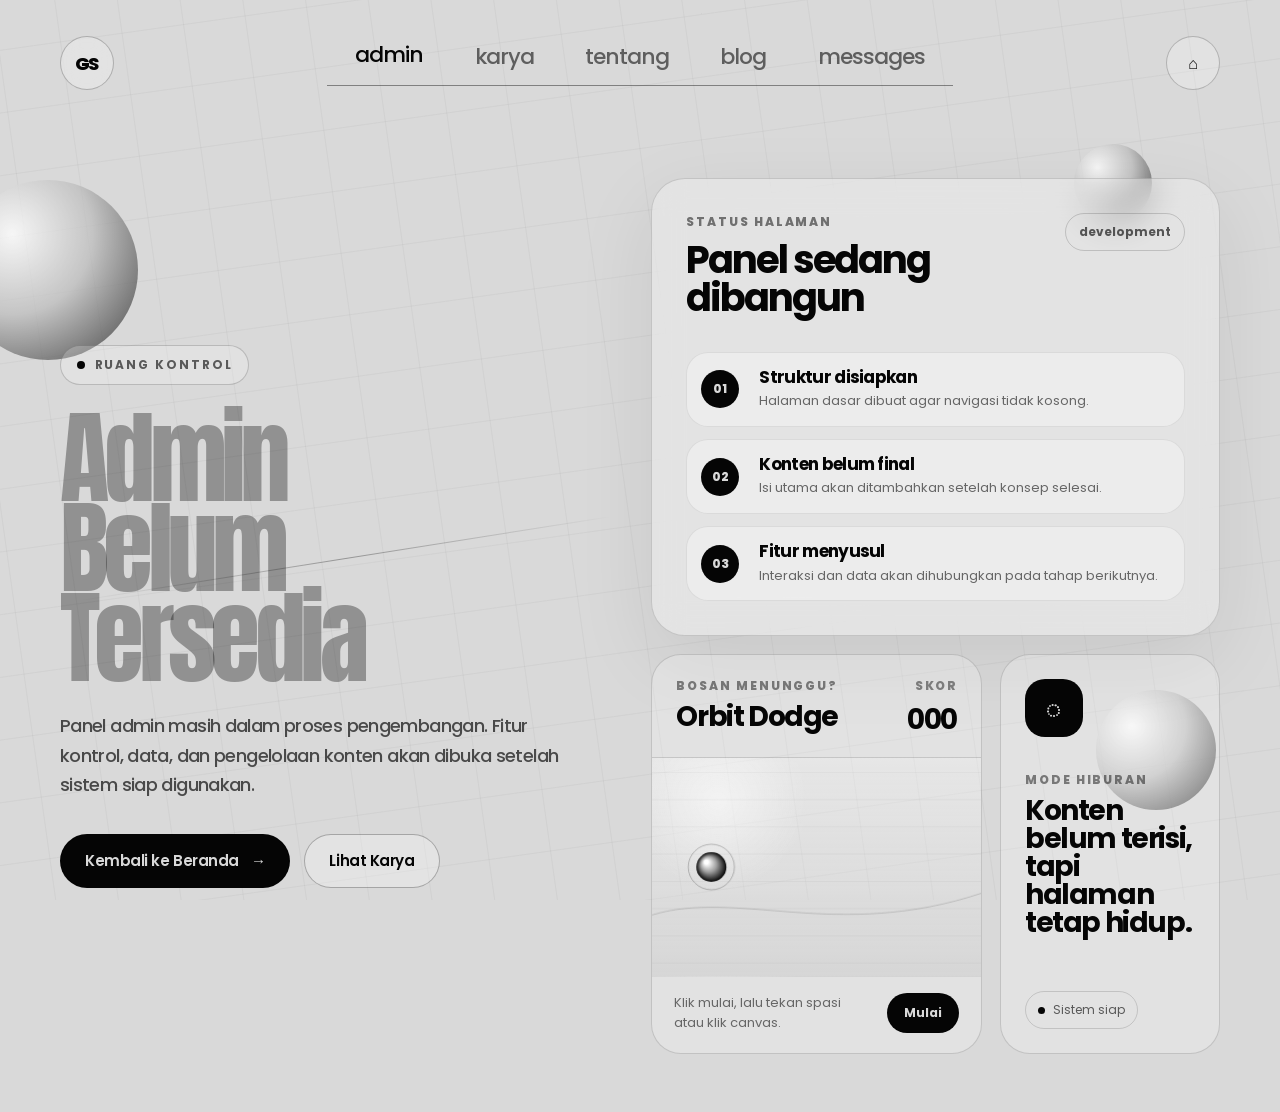
==== frontend/public/admin.html @ 2d626a6c "checkpoint: save placeholder pages before final refactor EN: Save the current placeholder pages, mot" ====
<!DOCTYPE html>
<html lang="id">

<head>
    <meta charset="UTF-8">
    <meta name="viewport" content="width=device-width, initial-scale=1.0">
    <title>Admin Belum Tersedia | Gland Portfolio</title>
    <meta name="description" content="Halaman admin portfolio Gland Jermano Blessed Siahaan.">
    <link rel="preconnect" href="https://fonts.googleapis.com">
    <link rel="preconnect" href="https://fonts.gstatic.com" crossorigin>
    <link href="https://fonts.googleapis.com/css2?family=Anton&family=Poppins:wght@400;500;600;700;800&display=swap"
        rel="stylesheet">
    <link rel="stylesheet" href="assets/css/placeholder.css?v=1">
</head>

<body data-page="admin">
    <main class="placeholder-page">
        <div class="motion-bg" aria-hidden="true">
            <div class="motion-grid"></div>
            <div class="motion-orb"></div>
            <div class="motion-orb"></div>
            <div class="motion-orb"></div>
            <div class="motion-line"></div>
        </div>

        <div class="placeholder-shell">
            <header class="placeholder-nav">
                <a class="placeholder-logo" href="index.html" aria-label="Kembali ke beranda">GS</a>

                <nav class="placeholder-menu" aria-label="Navigasi halaman">
                    <a href="admin.html" data-nav="admin">admin</a>
                    <a href="karya.html" data-nav="karya">karya</a>
                    <a href="tentang.html" data-nav="tentang">tentang</a>
                    <a href="blog.html" data-nav="blog">blog</a>
                    <a href="messages.html" data-nav="messages">messages</a>
                </nav>

                <a class="home-link" href="index.html" aria-label="Beranda">⌂</a>
            </header>

            <section class="placeholder-main">
                <div class="placeholder-copy">
                    <p class="placeholder-kicker reveal-item" data-page-kicker>ruang kontrol</p>
                    <h1 class="placeholder-title reveal-item">
                        <span data-title-top>Admin</span>
                        <span data-title-bottom>Belum Tersedia</span>
                    </h1>
                    <p class="placeholder-desc reveal-item" data-page-description>Panel admin masih dalam proses
                        pengembangan.</p>

                    <div class="placeholder-actions reveal-item">
                        <a class="placeholder-button is-dark" href="index.html" data-primary-link>
                            <span data-primary-text>Kembali ke Beranda</span>
                            <span>→</span>
                        </a>
                        <a class="placeholder-button" href="karya.html" data-secondary-link>
                            <span data-secondary-text>Lihat Karya</span>
                        </a>
                    </div>
                </div>

                <div class="placeholder-panel">
                    <article class="status-card reveal-item">
                        <div class="status-top">
                            <div>
                                <p class="status-label">status halaman</p>
                                <h2 data-status-title>Panel sedang dibangun</h2>
                            </div>
                            <span class="status-badge" data-status-badge>development</span>
                        </div>

                        <div class="status-steps">
                            <div class="status-step">
                                <span>01</span>
                                <div>
                                    <h3>Struktur disiapkan</h3>
                                    <p>Halaman dasar dibuat agar navigasi tidak kosong.</p>
                                </div>
                            </div>

                            <div class="status-step">
                                <span>02</span>
                                <div>
                                    <h3>Konten belum final</h3>
                                    <p>Isi utama akan ditambahkan setelah konsep selesai.</p>
                                </div>
                            </div>

                            <div class="status-step">
                                <span>03</span>
                                <div>
                                    <h3>Fitur menyusul</h3>
                                    <p>Interaksi dan data akan dihubungkan pada tahap berikutnya.</p>
                                </div>
                            </div>
                        </div>
                    </article>

                    <div class="game-zone reveal-item">
                        <article class="game-card">
                            <div class="game-head">
                                <div>
                                    <p>bosan menunggu?</p>
                                    <h3>Orbit Dodge</h3>
                                </div>
                                <div class="score-box">
                                    <span>skor</span>
                                    <strong data-game-score>000</strong>
                                </div>
                            </div>

                            <canvas class="orbit-game" id="orbitGame"></canvas>

                            <div class="game-control">
                                <span data-game-hint>Klik mulai, lalu tekan spasi atau klik canvas.</span>
                                <button type="button" data-game-start>Mulai</button>
                            </div>
                        </article>

                        <article class="info-card">
                            <div>
                                <div class="info-icon">◌</div>
                                <p>mode hiburan</p>
                                <h3>Konten belum terisi, tapi halaman tetap hidup.</h3>
                            </div>
                            <span>Sistem siap</span>
                        </article>
                    </div>
                </div>
            </section>
        </div>
    </main>

    <script src="assets/js/placeholder-page.js?v=1"></script>
</body>

</html>
---- frontend/public/assets/css/placeholder.css ----
* {
    margin: 0;
    padding: 0;
    box-sizing: border-box;
}

html {
    scroll-behavior: smooth;
}

body {
    min-height: 100vh;
    font-family: "Poppins", Arial, sans-serif;
    background: #d9d9d9;
    color: #050505;
    overflow-x: hidden;
}

a,
button {
    color: inherit;
    text-decoration: none;
    font-family: inherit;
}

.placeholder-page {
    position: relative;
    min-height: 100vh;
    background: #d9d9d9;
    overflow: hidden;
}

.motion-bg {
    position: fixed;
    inset: 0;
    z-index: 0;
    pointer-events: none;
    overflow: hidden;
}

.motion-grid {
    position: absolute;
    inset: -80px;
    background-image:
        linear-gradient(rgba(5, 5, 5, 0.035) 1px, transparent 1px),
        linear-gradient(90deg, rgba(5, 5, 5, 0.035) 1px, transparent 1px);
    background-size: 54px 54px;
    transform: rotate(-8deg) scale(1.15);
    animation: gridDrift 18s linear infinite;
}

.motion-orb {
    position: absolute;
    border-radius: 999px;
    background: radial-gradient(circle at 30% 30%, #ffffff, #bdbdbd 45%, #111111 100%);
    filter: blur(0.2px);
    opacity: 0.75;
    animation: floatOrb 9s ease-in-out infinite;
}

.motion-orb:nth-child(2) {
    width: 180px;
    height: 180px;
    left: -42px;
    top: 20%;
}

.motion-orb:nth-child(3) {
    width: 78px;
    height: 78px;
    right: 10%;
    top: 16%;
    animation-delay: -2s;
}

.motion-orb:nth-child(4) {
    width: 120px;
    height: 120px;
    right: 5%;
    bottom: 10%;
    animation-delay: -4s;
}

.motion-line {
    position: absolute;
    width: 42vw;
    height: 1px;
    background: linear-gradient(90deg, transparent, rgba(5, 5, 5, 0.32), transparent);
    top: 62%;
    left: 6%;
    transform: rotate(-9deg);
    animation: linePulse 4s ease-in-out infinite;
}

.placeholder-shell {
    position: relative;
    z-index: 2;
    width: min(1280px, calc(100% - 120px));
    margin: 0 auto;
    min-height: 100vh;
    padding: 36px 0 58px;
    display: flex;
    flex-direction: column;
}

.placeholder-nav {
    display: flex;
    align-items: center;
    justify-content: space-between;
    gap: 28px;
    margin-bottom: clamp(54px, 7vw, 88px);
}

.placeholder-logo {
    width: 54px;
    height: 54px;
    border: 1px solid rgba(5, 5, 5, 0.24);
    border-radius: 999px;
    display: grid;
    place-items: center;
    font-size: 18px;
    font-weight: 800;
    letter-spacing: -0.08em;
    background: rgba(255, 255, 255, 0.26);
    backdrop-filter: blur(10px);
}

.placeholder-menu {
    display: flex;
    align-items: center;
    gap: clamp(22px, 4vw, 58px);
    padding: 0 28px 12px;
    border-bottom: 1px solid rgba(5, 5, 5, 0.42);
}

.placeholder-menu a {
    font-size: clamp(16px, 1.7vw, 22px);
    font-weight: 500;
    letter-spacing: -0.045em;
    color: rgba(5, 5, 5, 0.58);
    transition: color 0.25s ease, transform 0.25s ease;
}

.placeholder-menu a:hover,
.placeholder-menu a.is-active {
    color: #050505;
    transform: translateY(-2px);
}

.home-link {
    width: 54px;
    height: 54px;
    border-radius: 999px;
    border: 1px solid rgba(5, 5, 5, 0.22);
    display: grid;
    place-items: center;
    background: rgba(255, 255, 255, 0.24);
    transition: transform 0.25s ease, background 0.25s ease;
}

.home-link:hover {
    transform: translateY(-3px);
    background: rgba(255, 255, 255, 0.46);
}

.placeholder-main {
    display: grid;
    grid-template-columns: minmax(0, 0.95fr) minmax(420px, 1.05fr);
    gap: clamp(38px, 6vw, 82px);
    align-items: center;
    flex: 1;
}

.placeholder-kicker {
    display: inline-flex;
    align-items: center;
    gap: 10px;
    width: fit-content;
    padding: 10px 16px;
    border: 1px solid rgba(5, 5, 5, 0.18);
    border-radius: 999px;
    background: rgba(255, 255, 255, 0.22);
    margin-bottom: 28px;
    font-size: 12px;
    font-weight: 700;
    letter-spacing: 0.16em;
    text-transform: uppercase;
    color: rgba(5, 5, 5, 0.62);
}

.placeholder-kicker::before {
    content: "";
    width: 8px;
    height: 8px;
    border-radius: 999px;
    background: #050505;
}

.placeholder-title {
    font-family: "Anton", Impact, sans-serif;
    font-size: clamp(58px, 8vw, 118px);
    font-weight: 400;
    line-height: 0.88;
    letter-spacing: -0.055em;
    color: #050505;
    margin-bottom: 28px;
}

.placeholder-title span {
    display: block;
    color: rgba(5, 5, 5, 0.34);
}

.placeholder-desc {
    max-width: 650px;
    font-size: clamp(16px, 1.4vw, 20px);
    font-weight: 500;
    line-height: 1.65;
    letter-spacing: -0.035em;
    color: rgba(5, 5, 5, 0.68);
    margin-bottom: 34px;
}

.placeholder-actions {
    display: flex;
    align-items: center;
    gap: 14px;
    flex-wrap: wrap;
}

.placeholder-button {
    min-height: 54px;
    padding: 0 24px;
    border-radius: 999px;
    border: 1px solid rgba(5, 5, 5, 0.28);
    background: rgba(255, 255, 255, 0.28);
    display: inline-flex;
    align-items: center;
    justify-content: center;
    gap: 12px;
    font-size: 15px;
    font-weight: 600;
    letter-spacing: -0.03em;
    transition: transform 0.25s ease, background 0.25s ease, color 0.25s ease;
}

.placeholder-button:hover {
    transform: translateY(-4px);
    background: #050505;
    color: #d9d9d9;
}

.placeholder-button.is-dark {
    background: #050505;
    color: #d9d9d9;
}

.placeholder-button.is-dark:hover {
    background: rgba(255, 255, 255, 0.38);
    color: #050505;
}

.placeholder-panel {
    position: relative;
    display: grid;
    gap: 18px;
}

.status-card {
    border-radius: 34px;
    border: 1px solid rgba(5, 5, 5, 0.14);
    background: rgba(255, 255, 255, 0.28);
    backdrop-filter: blur(16px);
    padding: clamp(24px, 3vw, 34px);
    box-shadow: 0 24px 80px rgba(5, 5, 5, 0.08);
    transform-style: preserve-3d;
    transition: transform 0.25s ease;
}

.status-top {
    display: flex;
    justify-content: space-between;
    align-items: flex-start;
    gap: 18px;
    margin-bottom: 34px;
}

.status-label {
    font-size: 12px;
    font-weight: 800;
    letter-spacing: 0.16em;
    text-transform: uppercase;
    color: rgba(5, 5, 5, 0.52);
    margin-bottom: 10px;
}

.status-card h2 {
    font-size: clamp(30px, 3vw, 44px);
    line-height: 1;
    letter-spacing: -0.055em;
}

.status-badge {
    flex: 0 0 auto;
    padding: 9px 13px;
    border-radius: 999px;
    border: 1px solid rgba(5, 5, 5, 0.16);
    font-size: 12px;
    font-weight: 700;
    color: rgba(5, 5, 5, 0.64);
}

.status-steps {
    display: grid;
    gap: 12px;
}

.status-step {
    display: grid;
    grid-template-columns: 44px 1fr;
    gap: 14px;
    align-items: center;
    padding: 14px;
    border-radius: 22px;
    background: rgba(255, 255, 255, 0.32);
    border: 1px solid rgba(5, 5, 5, 0.08);
}

.status-step span {
    width: 38px;
    height: 38px;
    border-radius: 999px;
    display: grid;
    place-items: center;
    background: #050505;
    color: #d9d9d9;
    font-size: 12px;
    font-weight: 800;
}

.status-step h3 {
    font-size: 17px;
    line-height: 1.2;
    letter-spacing: -0.04em;
    margin-bottom: 4px;
}

.status-step p {
    font-size: 13px;
    line-height: 1.6;
    color: rgba(5, 5, 5, 0.58);
}

.game-zone {
    display: grid;
    grid-template-columns: minmax(0, 1fr) 220px;
    gap: 18px;
}

.game-card,
.info-card {
    border-radius: 30px;
    border: 1px solid rgba(5, 5, 5, 0.14);
    background: rgba(255, 255, 255, 0.24);
    backdrop-filter: blur(16px);
    overflow: hidden;
}

.game-head {
    padding: 22px 24px 16px;
    display: flex;
    align-items: flex-start;
    justify-content: space-between;
    gap: 18px;
}

.game-head p,
.info-card p {
    font-size: 12px;
    font-weight: 800;
    letter-spacing: 0.16em;
    text-transform: uppercase;
    color: rgba(5, 5, 5, 0.48);
    margin-bottom: 8px;
}

.game-head h3,
.info-card h3 {
    font-size: 28px;
    line-height: 1;
    letter-spacing: -0.05em;
}

.score-box {
    text-align: right;
}

.score-box span {
    display: block;
    font-size: 12px;
    font-weight: 800;
    letter-spacing: 0.12em;
    text-transform: uppercase;
    color: rgba(5, 5, 5, 0.45);
    margin-bottom: 4px;
}

.score-box strong {
    font-size: 28px;
    letter-spacing: -0.05em;
}

.orbit-game {
    width: 100%;
    height: 220px;
    display: block;
    background:
        radial-gradient(circle at 20% 20%, rgba(255, 255, 255, 0.55), transparent 28%),
        linear-gradient(180deg, rgba(255, 255, 255, 0.16), rgba(5, 5, 5, 0.05));
    border-top: 1px solid rgba(5, 5, 5, 0.08);
    border-bottom: 1px solid rgba(5, 5, 5, 0.08);
}

.game-control {
    padding: 16px 22px 20px;
    display: flex;
    align-items: center;
    justify-content: space-between;
    gap: 14px;
}

.game-control span {
    font-size: 13px;
    color: rgba(5, 5, 5, 0.56);
}

.game-control button {
    border: 1px solid rgba(5, 5, 5, 0.18);
    background: #050505;
    color: #d9d9d9;
    border-radius: 999px;
    padding: 10px 16px;
    font-size: 12px;
    font-weight: 700;
    cursor: pointer;
}

.info-card {
    padding: 24px;
    display: flex;
    flex-direction: column;
    justify-content: space-between;
}

.info-icon {
    width: 58px;
    height: 58px;
    border-radius: 20px;
    background: #050505;
    color: #d9d9d9;
    display: grid;
    place-items: center;
    font-size: 24px;
    margin-bottom: 34px;
}

.info-card span {
    display: inline-flex;
    align-items: center;
    gap: 8px;
    width: fit-content;
    padding: 9px 12px;
    border-radius: 999px;
    border: 1px solid rgba(5, 5, 5, 0.14);
    font-size: 12px;
    color: rgba(5, 5, 5, 0.62);
    margin-top: 26px;
}

.info-card span::before {
    content: "";
    width: 7px;
    height: 7px;
    border-radius: 999px;
    background: #050505;
}

.reveal-item {
    opacity: 0;
    transform: translateY(28px);
    animation: revealUp 0.8s ease forwards;
}

.reveal-item:nth-child(2) {
    animation-delay: 0.12s;
}

.reveal-item:nth-child(3) {
    animation-delay: 0.22s;
}

.reveal-item:nth-child(4) {
    animation-delay: 0.32s;
}

@keyframes revealUp {
    to {
        opacity: 1;
        transform: translateY(0);
    }
}

@keyframes floatOrb {

    0%,
    100% {
        transform: translate3d(0, 0, 0) scale(1);
    }

    50% {
        transform: translate3d(18px, -28px, 0) scale(1.04);
    }
}

@keyframes gridDrift {
    from {
        transform: rotate(-8deg) scale(1.15) translate3d(0, 0, 0);
    }

    to {
        transform: rotate(-8deg) scale(1.15) translate3d(54px, 54px, 0);
    }
}

@keyframes linePulse {

    0%,
    100% {
        opacity: 0.25;
        transform: rotate(-9deg) scaleX(0.92);
    }

    50% {
        opacity: 0.75;
        transform: rotate(-9deg) scaleX(1);
    }
}

@media (max-width: 1100px) {
    .placeholder-shell {
        width: min(100%, calc(100% - 52px));
    }

    .placeholder-main {
        grid-template-columns: 1fr;
    }

    .game-zone {
        grid-template-columns: 1fr;
    }

    .info-card {
        min-height: 220px;
    }
}

@media (max-width: 760px) {
    .placeholder-shell {
        width: calc(100% - 32px);
        padding-top: 24px;
    }

    .placeholder-nav {
        flex-direction: column;
        margin-bottom: 52px;
    }

    .placeholder-menu {
        width: 100%;
        justify-content: center;
        flex-wrap: wrap;
        gap: 18px;
        padding: 0 0 12px;
    }

    .home-link {
        display: none;
    }

    .placeholder-title {
        font-size: clamp(52px, 16vw, 76px);
    }

    .status-top {
        flex-direction: column;
    }

    .game-control {
        flex-direction: column;
        align-items: flex-start;
    }

    .orbit-game {
        height: 190px;
    }
}
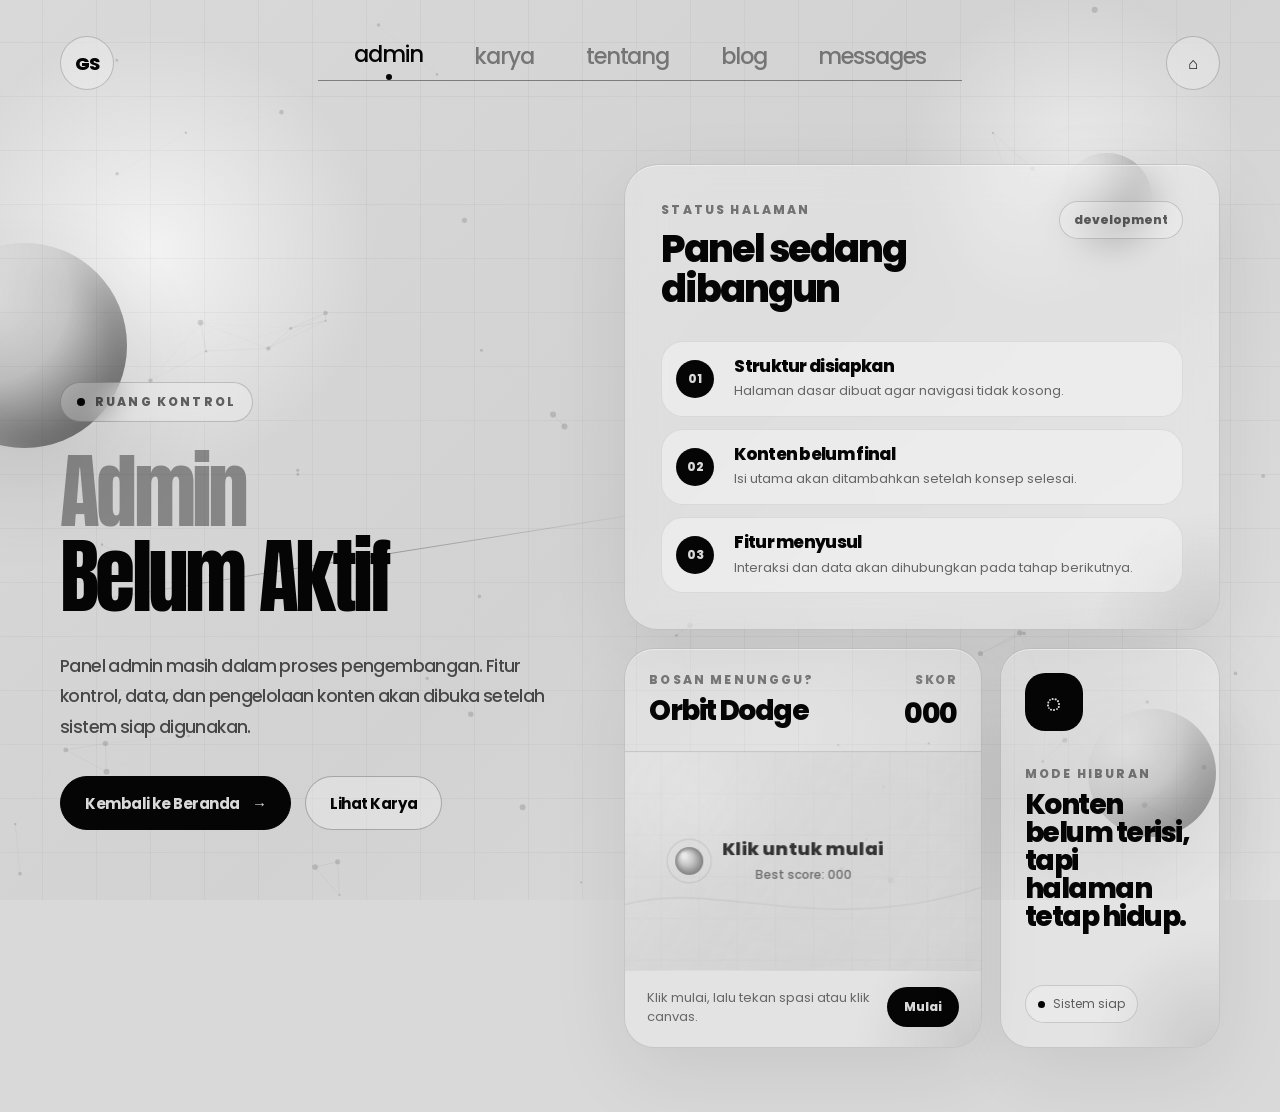
==== commit f1cec89b: "refactor: finalize placeholder page design and motion logic EN: Finalize the placeholder page layout" ====
--- a/frontend/public/admin.html
+++ b/frontend/public/admin.html
@@ -10,7 +10,7 @@
     <link rel="preconnect" href="https://fonts.gstatic.com" crossorigin>
     <link href="https://fonts.googleapis.com/css2?family=Anton&family=Poppins:wght@400;500;600;700;800&display=swap"
         rel="stylesheet">
-    <link rel="stylesheet" href="assets/css/placeholder.css?v=1">
+    <link rel="stylesheet" href="assets/css/placeholder.css?v=4">
 </head>
 
 <body data-page="admin">
@@ -131,7 +131,7 @@
         </div>
     </main>
 
-    <script src="assets/js/placeholder-page.js?v=1"></script>
+    <script src="assets/js/placeholder-page.js?v=4"></script>
 </body>
 
 </html>
--- a/frontend/public/assets/css/placeholder.css
+++ b/frontend/public/assets/css/placeholder.css
@@ -23,9 +23,13 @@
     font-family: inherit;
 }
 
+button {
+    border: none;
+}
+
 .placeholder-page {
     position: relative;
-    min-height: 100vh;
+    min-height: 100svh;
     background: #d9d9d9;
     overflow: hidden;
 }
@@ -36,69 +40,86 @@
     z-index: 0;
     pointer-events: none;
     overflow: hidden;
+    background:
+        radial-gradient(circle at 12% 28%, rgba(255, 255, 255, 0.7), transparent 17%),
+        radial-gradient(circle at 84% 18%, rgba(255, 255, 255, 0.55), transparent 13%),
+        radial-gradient(circle at 80% 88%, rgba(5, 5, 5, 0.08), transparent 18%),
+        linear-gradient(135deg, #d9d9d9 0%, #d2d2d2 52%, #dfdfdf 100%);
+}
+
+.motion-canvas {
+    position: absolute;
+    inset: 0;
+    width: 100%;
+    height: 100%;
+    opacity: 0.42;
 }
 
 .motion-grid {
     position: absolute;
-    inset: -80px;
+    inset: -120px;
     background-image:
         linear-gradient(rgba(5, 5, 5, 0.035) 1px, transparent 1px),
         linear-gradient(90deg, rgba(5, 5, 5, 0.035) 1px, transparent 1px);
     background-size: 54px 54px;
-    transform: rotate(-8deg) scale(1.15);
-    animation: gridDrift 18s linear infinite;
+    transform-origin: center;
+    animation: gridDrift 24s linear infinite;
 }
 
 .motion-orb {
     position: absolute;
     border-radius: 999px;
-    background: radial-gradient(circle at 30% 30%, #ffffff, #bdbdbd 45%, #111111 100%);
-    filter: blur(0.2px);
-    opacity: 0.75;
-    animation: floatOrb 9s ease-in-out infinite;
+    background: radial-gradient(circle at 28% 26%, #ffffff 0%, #cfcfcf 42%, #5d5d5d 76%, #111111 100%);
+    opacity: 0.72;
+    mix-blend-mode: multiply;
+    box-shadow:
+        inset -24px -28px 46px rgba(5, 5, 5, 0.17),
+        inset 18px 16px 34px rgba(255, 255, 255, 0.72),
+        0 38px 96px rgba(5, 5, 5, 0.12);
 }
 
 .motion-orb:nth-child(2) {
-    width: 180px;
-    height: 180px;
-    left: -42px;
-    top: 20%;
+    width: clamp(180px, 16vw, 270px);
+    height: clamp(180px, 16vw, 270px);
+    left: -78px;
+    top: 27%;
+    animation: orbOne 10s ease-in-out infinite;
 }
 
 .motion-orb:nth-child(3) {
-    width: 78px;
-    height: 78px;
+    width: clamp(78px, 7vw, 120px);
+    height: clamp(78px, 7vw, 120px);
     right: 10%;
-    top: 16%;
-    animation-delay: -2s;
+    top: 17%;
+    animation: orbTwo 12s ease-in-out infinite;
 }
 
 .motion-orb:nth-child(4) {
-    width: 120px;
-    height: 120px;
+    width: clamp(118px, 10vw, 172px);
+    height: clamp(118px, 10vw, 172px);
     right: 5%;
-    bottom: 10%;
-    animation-delay: -4s;
+    bottom: 7%;
+    animation: orbThree 14s ease-in-out infinite;
 }
 
 .motion-line {
     position: absolute;
-    width: 42vw;
+    width: 48vw;
     height: 1px;
+    top: 62%;
+    left: 4%;
     background: linear-gradient(90deg, transparent, rgba(5, 5, 5, 0.32), transparent);
-    top: 62%;
-    left: 6%;
     transform: rotate(-9deg);
-    animation: linePulse 4s ease-in-out infinite;
+    animation: linePulse 4.8s ease-in-out infinite;
 }
 
 .placeholder-shell {
     position: relative;
     z-index: 2;
     width: min(1280px, calc(100% - 120px));
+    min-height: 100svh;
     margin: 0 auto;
-    min-height: 100vh;
-    padding: 36px 0 58px;
+    padding: 36px 0 64px;
     display: flex;
     flex-direction: column;
 }
@@ -108,37 +129,67 @@
     align-items: center;
     justify-content: space-between;
     gap: 28px;
-    margin-bottom: clamp(54px, 7vw, 88px);
-}
-
-.placeholder-logo {
+    margin-bottom: clamp(48px, 6vw, 74px);
+}
+
+.placeholder-logo,
+.home-link {
     width: 54px;
     height: 54px;
-    border: 1px solid rgba(5, 5, 5, 0.24);
+    flex: 0 0 auto;
+    border: 1px solid rgba(5, 5, 5, 0.2);
     border-radius: 999px;
     display: grid;
     place-items: center;
+    background: rgba(255, 255, 255, 0.26);
+    backdrop-filter: blur(14px);
+    transition: transform 0.28s ease, background 0.28s ease, border-color 0.28s ease;
+}
+
+.placeholder-logo {
     font-size: 18px;
     font-weight: 800;
     letter-spacing: -0.08em;
-    background: rgba(255, 255, 255, 0.26);
-    backdrop-filter: blur(10px);
+}
+
+.placeholder-logo:hover,
+.home-link:hover {
+    transform: translateY(-4px) scale(1.03);
+    background: rgba(255, 255, 255, 0.48);
+    border-color: rgba(5, 5, 5, 0.35);
 }
 
 .placeholder-menu {
     display: flex;
     align-items: center;
-    gap: clamp(22px, 4vw, 58px);
-    padding: 0 28px 12px;
+    justify-content: center;
+    gap: clamp(24px, 4vw, 58px);
+    padding: 0 36px 13px;
     border-bottom: 1px solid rgba(5, 5, 5, 0.42);
 }
 
 .placeholder-menu a {
-    font-size: clamp(16px, 1.7vw, 22px);
+    position: relative;
+    font-size: clamp(17px, 1.75vw, 23px);
     font-weight: 500;
+    line-height: 1;
     letter-spacing: -0.045em;
-    color: rgba(5, 5, 5, 0.58);
-    transition: color 0.25s ease, transform 0.25s ease;
+    color: rgba(5, 5, 5, 0.46);
+    transition: color 0.28s ease, transform 0.28s ease;
+}
+
+.placeholder-menu a::after {
+    content: "";
+    position: absolute;
+    left: 50%;
+    bottom: -15px;
+    width: 6px;
+    height: 6px;
+    border-radius: 999px;
+    background: #050505;
+    opacity: 0;
+    transform: translateX(-50%) scale(0);
+    transition: opacity 0.28s ease, transform 0.28s ease;
 }
 
 .placeholder-menu a:hover,
@@ -147,78 +198,100 @@
     transform: translateY(-2px);
 }
 
-.home-link {
-    width: 54px;
-    height: 54px;
-    border-radius: 999px;
-    border: 1px solid rgba(5, 5, 5, 0.22);
+.placeholder-menu a.is-active::after {
+    opacity: 1;
+    transform: translateX(-50%) scale(1);
+}
+
+.placeholder-main {
+    flex: 1;
     display: grid;
-    place-items: center;
-    background: rgba(255, 255, 255, 0.24);
-    transition: transform 0.25s ease, background 0.25s ease;
-}
-
-.home-link:hover {
-    transform: translateY(-3px);
-    background: rgba(255, 255, 255, 0.46);
-}
-
-.placeholder-main {
-    display: grid;
-    grid-template-columns: minmax(0, 0.95fr) minmax(420px, 1.05fr);
+    grid-template-columns: minmax(0, 0.9fr) minmax(420px, 1.1fr);
     gap: clamp(38px, 6vw, 82px);
     align-items: center;
-    flex: 1;
+}
+
+.placeholder-copy {
+    position: relative;
+    z-index: 2;
+    transform-style: preserve-3d;
 }
 
 .placeholder-kicker {
+    position: relative;
+    width: fit-content;
+    overflow: hidden;
     display: inline-flex;
     align-items: center;
     gap: 10px;
-    width: fit-content;
     padding: 10px 16px;
     border: 1px solid rgba(5, 5, 5, 0.18);
     border-radius: 999px;
-    background: rgba(255, 255, 255, 0.22);
+    background: rgba(255, 255, 255, 0.24);
+    backdrop-filter: blur(14px);
     margin-bottom: 28px;
     font-size: 12px;
-    font-weight: 700;
-    letter-spacing: 0.16em;
+    font-weight: 800;
+    letter-spacing: 0.18em;
     text-transform: uppercase;
-    color: rgba(5, 5, 5, 0.62);
+    color: rgba(5, 5, 5, 0.6);
 }
 
 .placeholder-kicker::before {
     content: "";
     width: 8px;
     height: 8px;
+    flex: 0 0 auto;
     border-radius: 999px;
     background: #050505;
 }
 
+.placeholder-kicker::after {
+    content: "";
+    position: absolute;
+    inset: 0;
+    background: linear-gradient(90deg, transparent, rgba(255, 255, 255, 0.88), transparent);
+    transform: translateX(-130%);
+    animation: shinePass 3.6s ease-in-out infinite;
+}
+
 .placeholder-title {
+    max-width: 700px;
+    margin-bottom: 32px;
     font-family: "Anton", Impact, sans-serif;
-    font-size: clamp(58px, 8vw, 118px);
+    font-size: clamp(48px, 6.4vw, 98px);
     font-weight: 400;
-    line-height: 0.88;
-    letter-spacing: -0.055em;
+    line-height: 1.03;
+    letter-spacing: -0.045em;
     color: #050505;
-    margin-bottom: 28px;
 }
 
 .placeholder-title span {
     display: block;
-    color: rgba(5, 5, 5, 0.34);
+    transform: translateY(42px);
+    opacity: 0;
+    filter: blur(10px);
+    animation: titleReveal 0.95s cubic-bezier(0.16, 1, 0.3, 1) forwards;
+}
+
+.placeholder-title span:first-child {
+    color: rgba(5, 5, 5, 0.38);
+    animation-delay: 0.12s;
+}
+
+.placeholder-title span:last-child {
+    color: #050505;
+    animation-delay: 0.25s;
 }
 
 .placeholder-desc {
-    max-width: 650px;
-    font-size: clamp(16px, 1.4vw, 20px);
+    max-width: 640px;
+    margin-bottom: 34px;
+    font-size: clamp(16px, 1.35vw, 20px);
     font-weight: 500;
-    line-height: 1.65;
+    line-height: 1.75;
     letter-spacing: -0.035em;
     color: rgba(5, 5, 5, 0.68);
-    margin-bottom: 34px;
 }
 
 .placeholder-actions {
@@ -229,35 +302,55 @@
 }
 
 .placeholder-button {
+    position: relative;
     min-height: 54px;
+    overflow: hidden;
     padding: 0 24px;
     border-radius: 999px;
-    border: 1px solid rgba(5, 5, 5, 0.28);
+    border: 1px solid rgba(5, 5, 5, 0.26);
     background: rgba(255, 255, 255, 0.28);
     display: inline-flex;
     align-items: center;
     justify-content: center;
     gap: 12px;
     font-size: 15px;
-    font-weight: 600;
+    font-weight: 700;
     letter-spacing: -0.03em;
-    transition: transform 0.25s ease, background 0.25s ease, color 0.25s ease;
+    backdrop-filter: blur(14px);
+    transition: transform 0.28s ease, background 0.28s ease, color 0.28s ease, border-color 0.28s ease;
+    will-change: transform;
+}
+
+.placeholder-button::before {
+    content: "";
+    position: absolute;
+    inset: 0;
+    background: linear-gradient(120deg, transparent, rgba(255, 255, 255, 0.65), transparent);
+    transform: translateX(-130%);
+    transition: transform 0.7s ease;
+}
+
+.placeholder-button:hover::before {
+    transform: translateX(130%);
 }
 
 .placeholder-button:hover {
     transform: translateY(-4px);
     background: #050505;
     color: #d9d9d9;
+    border-color: #050505;
 }
 
 .placeholder-button.is-dark {
     background: #050505;
     color: #d9d9d9;
+    border-color: #050505;
 }
 
 .placeholder-button.is-dark:hover {
-    background: rgba(255, 255, 255, 0.38);
+    background: rgba(255, 255, 255, 0.42);
     color: #050505;
+    border-color: rgba(5, 5, 5, 0.3);
 }
 
 .placeholder-panel {
@@ -266,51 +359,100 @@
     gap: 18px;
 }
 
+.status-card,
+.game-card,
+.info-card {
+    position: relative;
+    overflow: hidden;
+    border: 1px solid rgba(5, 5, 5, 0.13);
+    background: rgba(255, 255, 255, 0.28);
+    backdrop-filter: blur(18px);
+    box-shadow:
+        0 24px 80px rgba(5, 5, 5, 0.08),
+        inset 0 1px 0 rgba(255, 255, 255, 0.42);
+}
+
+.status-card::before,
+.game-card::before,
+.info-card::before {
+    content: "";
+    position: absolute;
+    inset: -1px;
+    background: linear-gradient(115deg, transparent 0%, rgba(255, 255, 255, 0.52) 44%, transparent 68%);
+    transform: translateX(-135%);
+    opacity: 0.58;
+    pointer-events: none;
+    animation: panelScan 6.2s ease-in-out infinite;
+}
+
+.status-card::after,
+.game-card::after,
+.info-card::after {
+    content: "";
+    position: absolute;
+    width: 240px;
+    height: 240px;
+    right: -110px;
+    bottom: -120px;
+    border-radius: 999px;
+    background: radial-gradient(circle, rgba(5, 5, 5, 0.11), transparent 70%);
+    pointer-events: none;
+}
+
 .status-card {
     border-radius: 34px;
-    border: 1px solid rgba(5, 5, 5, 0.14);
-    background: rgba(255, 255, 255, 0.28);
-    backdrop-filter: blur(16px);
-    padding: clamp(24px, 3vw, 34px);
-    box-shadow: 0 24px 80px rgba(5, 5, 5, 0.08);
+    padding: clamp(24px, 3vw, 36px);
     transform-style: preserve-3d;
-    transition: transform 0.25s ease;
+    transition: transform 0.18s ease, box-shadow 0.28s ease;
+}
+
+.status-card:hover {
+    box-shadow:
+        0 30px 90px rgba(5, 5, 5, 0.11),
+        inset 0 1px 0 rgba(255, 255, 255, 0.48);
 }
 
 .status-top {
+    position: relative;
+    z-index: 2;
     display: flex;
     justify-content: space-between;
     align-items: flex-start;
     gap: 18px;
-    margin-bottom: 34px;
+    margin-bottom: 32px;
 }
 
 .status-label {
+    margin-bottom: 10px;
     font-size: 12px;
     font-weight: 800;
-    letter-spacing: 0.16em;
+    letter-spacing: 0.18em;
     text-transform: uppercase;
-    color: rgba(5, 5, 5, 0.52);
-    margin-bottom: 10px;
+    color: rgba(5, 5, 5, 0.5);
 }
 
 .status-card h2 {
-    font-size: clamp(30px, 3vw, 44px);
-    line-height: 1;
+    max-width: 560px;
+    font-size: clamp(30px, 3vw, 46px);
+    font-weight: 800;
+    line-height: 1.04;
     letter-spacing: -0.055em;
 }
 
 .status-badge {
     flex: 0 0 auto;
-    padding: 9px 13px;
+    padding: 9px 14px;
     border-radius: 999px;
     border: 1px solid rgba(5, 5, 5, 0.16);
+    background: rgba(255, 255, 255, 0.24);
     font-size: 12px;
-    font-weight: 700;
-    color: rgba(5, 5, 5, 0.64);
+    font-weight: 800;
+    color: rgba(5, 5, 5, 0.62);
 }
 
 .status-steps {
+    position: relative;
+    z-index: 2;
     display: grid;
     gap: 12px;
 }
@@ -322,8 +464,23 @@
     align-items: center;
     padding: 14px;
     border-radius: 22px;
-    background: rgba(255, 255, 255, 0.32);
+    background: rgba(255, 255, 255, 0.36);
     border: 1px solid rgba(5, 5, 5, 0.08);
+    transform: translateX(18px);
+    opacity: 0;
+    animation: stepSlide 0.72s cubic-bezier(0.16, 1, 0.3, 1) forwards;
+}
+
+.status-step:nth-child(1) {
+    animation-delay: 0.42s;
+}
+
+.status-step:nth-child(2) {
+    animation-delay: 0.56s;
+}
+
+.status-step:nth-child(3) {
+    animation-delay: 0.7s;
 }
 
 .status-step span {
@@ -339,10 +496,11 @@
 }
 
 .status-step h3 {
+    margin-bottom: 5px;
     font-size: 17px;
+    font-weight: 800;
     line-height: 1.2;
     letter-spacing: -0.04em;
-    margin-bottom: 4px;
 }
 
 .status-step p {
@@ -360,13 +518,28 @@
 .game-card,
 .info-card {
     border-radius: 30px;
-    border: 1px solid rgba(5, 5, 5, 0.14);
-    background: rgba(255, 255, 255, 0.24);
-    backdrop-filter: blur(16px);
-    overflow: hidden;
+}
+
+.game-card {
+    transform: translateY(18px);
+    opacity: 0;
+    animation: cardRise 0.85s cubic-bezier(0.16, 1, 0.3, 1) 0.76s forwards;
+}
+
+.info-card {
+    min-height: 100%;
+    padding: 24px;
+    display: flex;
+    flex-direction: column;
+    justify-content: space-between;
+    transform: translateY(18px);
+    opacity: 0;
+    animation: cardRise 0.85s cubic-bezier(0.16, 1, 0.3, 1) 0.9s forwards;
 }
 
 .game-head {
+    position: relative;
+    z-index: 2;
     padding: 22px 24px 16px;
     display: flex;
     align-items: flex-start;
@@ -376,19 +549,20 @@
 
 .game-head p,
 .info-card p {
+    margin-bottom: 8px;
     font-size: 12px;
     font-weight: 800;
-    letter-spacing: 0.16em;
+    letter-spacing: 0.18em;
     text-transform: uppercase;
     color: rgba(5, 5, 5, 0.48);
-    margin-bottom: 8px;
 }
 
 .game-head h3,
 .info-card h3 {
     font-size: 28px;
+    font-weight: 800;
     line-height: 1;
-    letter-spacing: -0.05em;
+    letter-spacing: -0.055em;
 }
 
 .score-box {
@@ -397,31 +571,37 @@
 
 .score-box span {
     display: block;
+    margin-bottom: 4px;
     font-size: 12px;
     font-weight: 800;
     letter-spacing: 0.12em;
     text-transform: uppercase;
     color: rgba(5, 5, 5, 0.45);
-    margin-bottom: 4px;
 }
 
 .score-box strong {
     font-size: 28px;
+    font-weight: 800;
     letter-spacing: -0.05em;
 }
 
 .orbit-game {
+    position: relative;
+    z-index: 2;
     width: 100%;
     height: 220px;
     display: block;
+    cursor: pointer;
     background:
-        radial-gradient(circle at 20% 20%, rgba(255, 255, 255, 0.55), transparent 28%),
-        linear-gradient(180deg, rgba(255, 255, 255, 0.16), rgba(5, 5, 5, 0.05));
+        radial-gradient(circle at 20% 20%, rgba(255, 255, 255, 0.62), transparent 28%),
+        linear-gradient(180deg, rgba(255, 255, 255, 0.18), rgba(5, 5, 5, 0.045));
     border-top: 1px solid rgba(5, 5, 5, 0.08);
     border-bottom: 1px solid rgba(5, 5, 5, 0.08);
 }
 
 .game-control {
+    position: relative;
+    z-index: 2;
     padding: 16px 22px 20px;
     display: flex;
     align-items: center;
@@ -431,50 +611,62 @@
 
 .game-control span {
     font-size: 13px;
+    line-height: 1.5;
     color: rgba(5, 5, 5, 0.56);
 }
 
 .game-control button {
+    flex: 0 0 auto;
     border: 1px solid rgba(5, 5, 5, 0.18);
     background: #050505;
     color: #d9d9d9;
     border-radius: 999px;
     padding: 10px 16px;
     font-size: 12px;
-    font-weight: 700;
+    font-weight: 800;
     cursor: pointer;
-}
-
-.info-card {
-    padding: 24px;
-    display: flex;
-    flex-direction: column;
-    justify-content: space-between;
+    transition: transform 0.25s ease, background 0.25s ease, color 0.25s ease;
+}
+
+.game-control button:hover {
+    transform: translateY(-3px);
+    background: rgba(255, 255, 255, 0.5);
+    color: #050505;
 }
 
 .info-icon {
+    position: relative;
+    z-index: 2;
     width: 58px;
     height: 58px;
+    margin-bottom: 34px;
     border-radius: 20px;
     background: #050505;
     color: #d9d9d9;
     display: grid;
     place-items: center;
     font-size: 24px;
-    margin-bottom: 34px;
-}
-
+    animation: iconPulse 2.6s ease-in-out infinite;
+}
+
+.info-card>div,
 .info-card span {
+    position: relative;
+    z-index: 2;
+}
+
+.info-card span {
+    width: fit-content;
     display: inline-flex;
     align-items: center;
     gap: 8px;
-    width: fit-content;
+    margin-top: 26px;
     padding: 9px 12px;
     border-radius: 999px;
     border: 1px solid rgba(5, 5, 5, 0.14);
+    background: rgba(255, 255, 255, 0.22);
     font-size: 12px;
     color: rgba(5, 5, 5, 0.62);
-    margin-top: 26px;
 }
 
 .info-card span::before {
@@ -488,19 +680,27 @@
 .reveal-item {
     opacity: 0;
     transform: translateY(28px);
-    animation: revealUp 0.8s ease forwards;
-}
-
-.reveal-item:nth-child(2) {
-    animation-delay: 0.12s;
-}
-
-.reveal-item:nth-child(3) {
-    animation-delay: 0.22s;
-}
-
-.reveal-item:nth-child(4) {
-    animation-delay: 0.32s;
+    animation: revealUp 0.8s cubic-bezier(0.16, 1, 0.3, 1) forwards;
+}
+
+.placeholder-copy .reveal-item:nth-child(2) {
+    animation-delay: 0.1s;
+}
+
+.placeholder-copy .reveal-item:nth-child(3) {
+    animation-delay: 0.2s;
+}
+
+.placeholder-copy .reveal-item:nth-child(4) {
+    animation-delay: 0.3s;
+}
+
+@keyframes titleReveal {
+    to {
+        transform: translateY(0);
+        opacity: 1;
+        filter: blur(0);
+    }
 }
 
 @keyframes revealUp {
@@ -510,7 +710,17 @@
     }
 }
 
-@keyframes floatOrb {
+@keyframes gridDrift {
+    from {
+        transform: rotate(-8deg) scale(1.15) translate3d(0, 0, 0);
+    }
+
+    to {
+        transform: rotate(-8deg) scale(1.15) translate3d(64px, 64px, 0);
+    }
+}
+
+@keyframes orbOne {
 
     0%,
     100% {
@@ -518,17 +728,31 @@
     }
 
     50% {
-        transform: translate3d(18px, -28px, 0) scale(1.04);
-    }
-}
-
-@keyframes gridDrift {
-    from {
-        transform: rotate(-8deg) scale(1.15) translate3d(0, 0, 0);
-    }
-
-    to {
-        transform: rotate(-8deg) scale(1.15) translate3d(54px, 54px, 0);
+        transform: translate3d(24px, -34px, 0) scale(1.06);
+    }
+}
+
+@keyframes orbTwo {
+
+    0%,
+    100% {
+        transform: translate3d(0, 0, 0) scale(1);
+    }
+
+    50% {
+        transform: translate3d(-34px, 22px, 0) scale(1.08);
+    }
+}
+
+@keyframes orbThree {
+
+    0%,
+    100% {
+        transform: translate3d(0, 0, 0) scale(1);
+    }
+
+    50% {
+        transform: translate3d(18px, -26px, 0) scale(1.05);
     }
 }
 
@@ -546,6 +770,58 @@
     }
 }
 
+@keyframes shinePass {
+
+    0%,
+    56% {
+        transform: translateX(-130%);
+    }
+
+    100% {
+        transform: translateX(130%);
+    }
+}
+
+@keyframes panelScan {
+
+    0%,
+    62% {
+        transform: translateX(-135%);
+    }
+
+    100% {
+        transform: translateX(135%);
+    }
+}
+
+@keyframes stepSlide {
+    to {
+        transform: translateX(0);
+        opacity: 1;
+    }
+}
+
+@keyframes cardRise {
+    to {
+        transform: translateY(0);
+        opacity: 1;
+    }
+}
+
+@keyframes iconPulse {
+
+    0%,
+    100% {
+        transform: scale(1);
+        box-shadow: 0 0 0 0 rgba(5, 5, 5, 0.16);
+    }
+
+    50% {
+        transform: scale(1.04);
+        box-shadow: 0 0 0 12px rgba(5, 5, 5, 0);
+    }
+}
+
 @media (max-width: 1100px) {
     .placeholder-shell {
         width: min(100%, calc(100% - 52px));
@@ -553,6 +829,11 @@
 
     .placeholder-main {
         grid-template-columns: 1fr;
+        align-items: start;
+    }
+
+    .placeholder-title {
+        max-width: 760px;
     }
 
     .game-zone {
@@ -568,11 +849,12 @@
     .placeholder-shell {
         width: calc(100% - 32px);
         padding-top: 24px;
+        padding-bottom: 42px;
     }
 
     .placeholder-nav {
         flex-direction: column;
-        margin-bottom: 52px;
+        margin-bottom: 44px;
     }
 
     .placeholder-menu {
@@ -588,11 +870,30 @@
     }
 
     .placeholder-title {
-        font-size: clamp(52px, 16vw, 76px);
+        font-size: clamp(48px, 14vw, 70px);
+        line-height: 1.05;
+        margin-bottom: 26px;
+    }
+
+    .placeholder-desc {
+        font-size: 15px;
+        line-height: 1.75;
+    }
+
+    .placeholder-actions {
+        align-items: stretch;
+    }
+
+    .placeholder-button {
+        width: 100%;
     }
 
     .status-top {
         flex-direction: column;
+    }
+
+    .status-step {
+        grid-template-columns: 1fr;
     }
 
     .game-control {
@@ -603,4 +904,22 @@
     .orbit-game {
         height: 190px;
     }
+
+    .motion-orb:nth-child(2) {
+        left: -110px;
+    }
+}
+
+@media (prefers-reduced-motion: reduce) {
+    html {
+        scroll-behavior: auto;
+    }
+
+    *,
+    *::before,
+    *::after {
+        animation-duration: 0.01ms !important;
+        animation-iteration-count: 1 !important;
+        transition-duration: 0.01ms !important;
+    }
 }
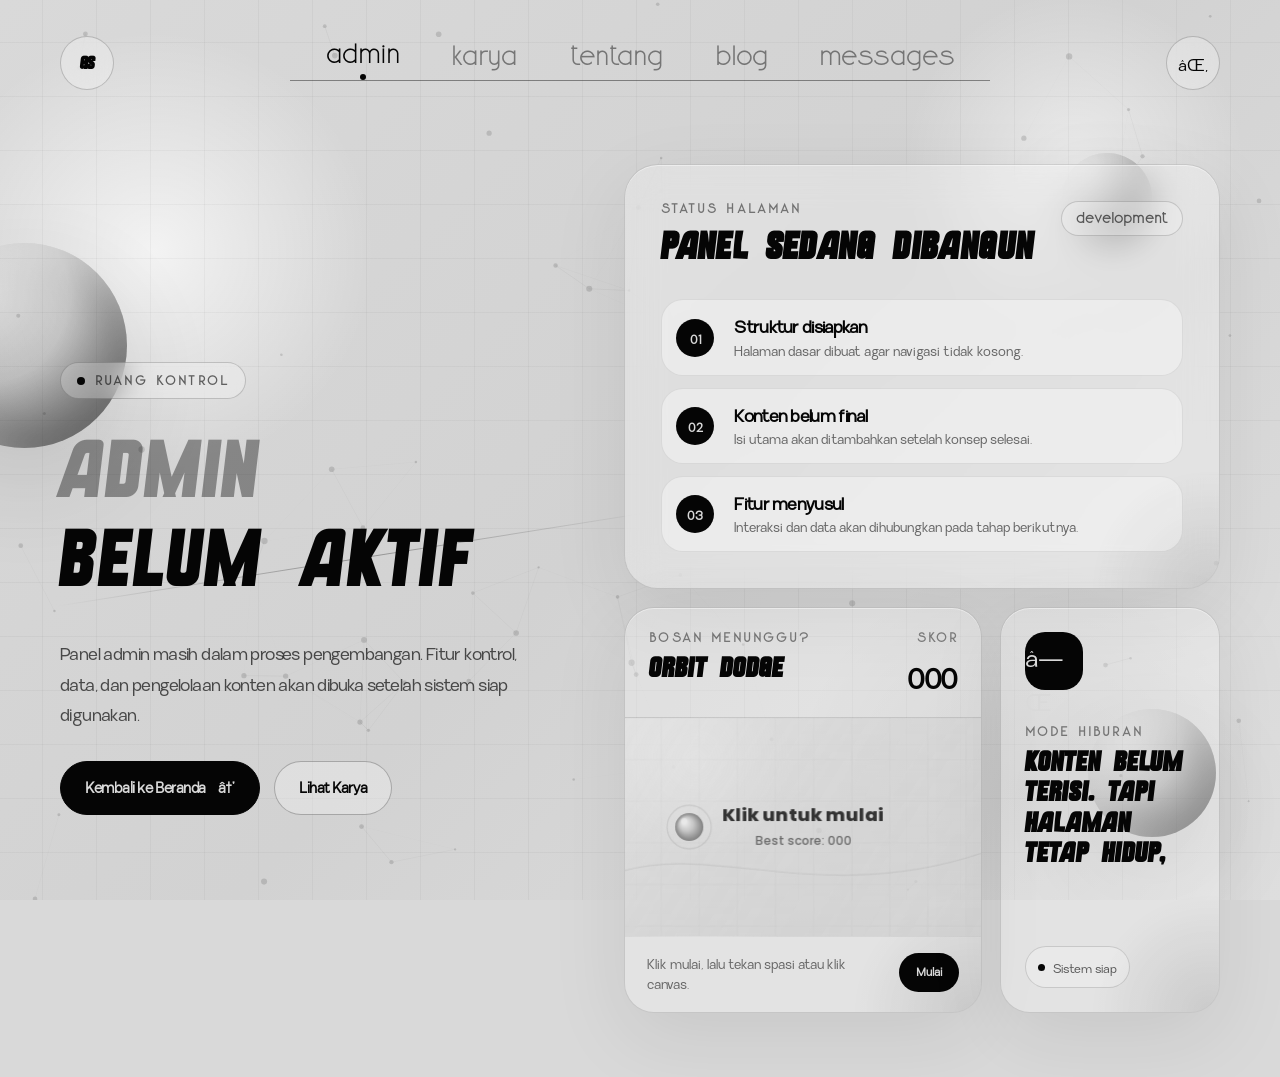
==== commit 8d22400d: "refactor: update typography and remove semester story section EN: Add the local font system, apply s" ====
--- a/frontend/public/admin.html
+++ b/frontend/public/admin.html
@@ -1,4 +1,4 @@
-<!DOCTYPE html>
+﻿<!DOCTYPE html>
 <html lang="id">
 
 <head>
@@ -10,7 +10,8 @@
     <link rel="preconnect" href="https://fonts.gstatic.com" crossorigin>
     <link href="https://fonts.googleapis.com/css2?family=Anton&family=Poppins:wght@400;500;600;700;800&display=swap"
         rel="stylesheet">
-    <link rel="stylesheet" href="assets/css/placeholder.css?v=4">
+    <link rel="stylesheet" href="assets/css/font-system.css?v=2">
+    <link rel="stylesheet" href="assets/css/placeholder.css?v=7">
 </head>
 
 <body data-page="admin">
@@ -35,7 +36,7 @@
                     <a href="messages.html" data-nav="messages">messages</a>
                 </nav>
 
-                <a class="home-link" href="index.html" aria-label="Beranda">⌂</a>
+                <a class="home-link" href="index.html" aria-label="Beranda">âŒ‚</a>
             </header>
 
             <section class="placeholder-main">
@@ -51,7 +52,7 @@
                     <div class="placeholder-actions reveal-item">
                         <a class="placeholder-button is-dark" href="index.html" data-primary-link>
                             <span data-primary-text>Kembali ke Beranda</span>
-                            <span>→</span>
+                            <span>â†’</span>
                         </a>
                         <a class="placeholder-button" href="karya.html" data-secondary-link>
                             <span data-secondary-text>Lihat Karya</span>
@@ -119,7 +120,7 @@
 
                         <article class="info-card">
                             <div>
-                                <div class="info-icon">◌</div>
+                                <div class="info-icon">â—Œ</div>
                                 <p>mode hiburan</p>
                                 <h3>Konten belum terisi, tapi halaman tetap hidup.</h3>
                             </div>
@@ -134,4 +135,9 @@
     <script src="assets/js/placeholder-page.js?v=4"></script>
 </body>
 
-</html>+</html>
+
+
+
+
+
--- a/frontend/public/assets/css/font-system.css
+++ b/frontend/public/assets/css/font-system.css
@@ -0,0 +1,47 @@
+﻿@font-face {
+    font-family: "GlandHero";
+    src: url("../fonts/hero/hero.woff") format("woff");
+    font-weight: 400;
+    font-style: normal;
+    font-display: swap;
+}
+
+@font-face {
+    font-family: "GlandHeading";
+    src: url("../fonts/heading/heading.otf") format("opentype");
+    font-weight: 400;
+    font-style: normal;
+    font-display: swap;
+}
+
+@font-face {
+    font-family: "GlandLabel";
+    src: url("../fonts/label/label.woff") format("woff");
+    font-weight: 400;
+    font-style: normal;
+    font-display: swap;
+}
+
+@font-face {
+    font-family: "GlandBody";
+    src: url("../fonts/body/body.woff2") format("woff2");
+    font-weight: 400;
+    font-style: normal;
+    font-display: swap;
+}
+
+@font-face {
+    font-family: "GlandNav";
+    src: url("../fonts/nav/nav.woff") format("woff");
+    font-weight: 400;
+    font-style: normal;
+    font-display: swap;
+}
+
+@font-face {
+    font-family: "GlandButton";
+    src: url("../fonts/button/button.woff2") format("woff2");
+    font-weight: 400;
+    font-style: normal;
+    font-display: swap;
+}
--- a/frontend/public/assets/css/placeholder.css
+++ b/frontend/public/assets/css/placeholder.css
@@ -922,4 +922,61 @@
         animation-iteration-count: 1 !important;
         transition-duration: 0.01ms !important;
     }
-}+}
+:root {
+    --font-hero: "GlandHero", Impact, sans-serif;
+    --font-heading: "GlandHeading", "Anton", sans-serif;
+    --font-label: "GlandLabel", "Poppins", Arial, sans-serif;
+    --font-body: "GlandBody", "Poppins", Arial, sans-serif;
+    --font-nav: "GlandNav", "Poppins", Arial, sans-serif;
+    --font-button: "GlandButton", "Poppins", Arial, sans-serif;
+}
+
+body {
+    font-family: var(--font-body);
+}
+
+.placeholder-title {
+    font-family: var(--font-heading);
+}
+
+.placeholder-logo,
+.status-card h2,
+.game-head h3,
+.info-card h3 {
+    font-family: var(--font-heading);
+}
+
+.placeholder-kicker,
+.status-label,
+.status-badge,
+.game-head p,
+.info-card p,
+.score-box span {
+    font-family: var(--font-label);
+}
+
+.placeholder-menu a {
+    font-family: var(--font-nav);
+}
+
+.placeholder-button,
+.game-control button {
+    font-family: var(--font-button);
+}
+
+.placeholder-desc,
+.status-step p,
+.game-control span,
+.info-card span {
+    font-family: var(--font-body);
+}
+
+.placeholder-title,
+.status-card h2,
+.game-head h3,
+.info-card h3 {
+    letter-spacing: 0.035em !important;
+    word-spacing: 0.14em !important;
+    line-height: 1.08 !important;
+}
